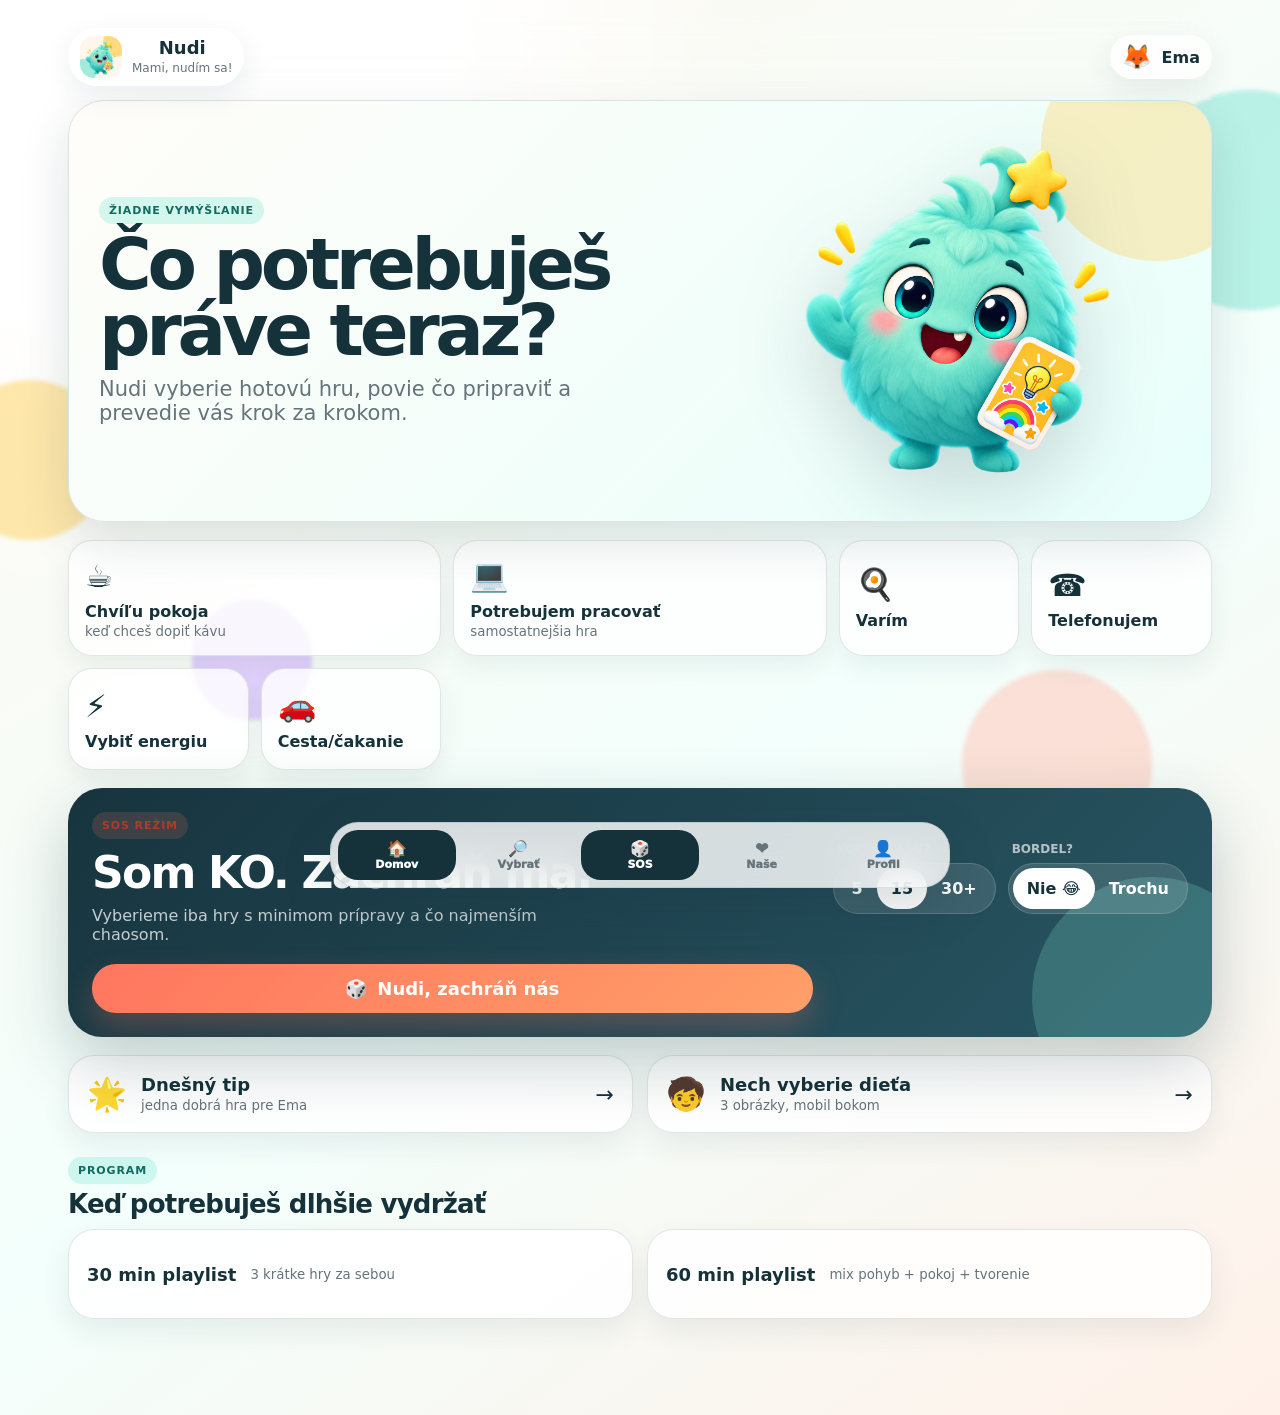
==== index.html @ de89321b "Add files via upload" ====
<!doctype html>
<html lang="sk">
<head>
<meta charset="utf-8">
<meta name="viewport" content="width=device-width, initial-scale=1, viewport-fit=cover">
<meta name="theme-color" content="#fff7ef">
<meta name="description" content="Nudi — Mami, nudím sa! Hotové hry krok za krokom pre deti 2–8 rokov.">
<meta name="apple-mobile-web-app-capable" content="yes">
<meta name="apple-mobile-web-app-title" content="Nudi">
<link rel="manifest" href="manifest.webmanifest">
<link rel="apple-touch-icon" href="icon-192.png">
<link rel="icon" href="icon-192.png">
<link rel="stylesheet" href="styles.css">
<title>Nudi — Mami, nudím sa!</title>
</head>
<body>
<a href="#app" class="skip">Preskočiť na appku</a>
<div class="bg-bubbles" aria-hidden="true"><i></i><i></i><i></i><i></i></div>
<div id="app" class="app">
<header class="topbar">
  <button class="logoBtn" data-nav="home" aria-label="Domov"><img src="icon-192.png" alt=""><span><b>Nudi</b><small>Mami, nudím sa!</small></span></button>
  <button class="childPill" id="childPill"><span id="childAvatar">🦊</span><b id="childNameTop">Ema</b></button>
</header>

<main>
<section class="screen active" id="home">
  <section class="hero">
    <div class="heroText"><span class="tag">Žiadne vymýšľanie</span><h1>Čo potrebuješ práve teraz?</h1><p>Nudi vyberie hotovú hru, povie čo pripraviť a prevedie vás krok za krokom.</p></div>
    <img class="nudiHero nudi-alive" src="nudi-mascot.png" alt="Nudi maskot">
  </section>

  <section class="needGrid" id="needGrid" aria-label="Rýchla voľba potreby">
    <button data-need="peace" class="need big"><span>☕</span><b>Chvíľu pokoja</b><small>keď chceš dopiť kávu</small></button>
    <button data-need="busy" class="need big"><span>💻</span><b>Potrebujem pracovať</b><small>samostatnejšia hra</small></button>
    <button data-need="cook" class="need"><span>🍳</span><b>Varím</b></button>
    <button data-need="call" class="need"><span>☎️</span><b>Telefonujem</b></button>
    <button data-need="energy" class="need"><span>⚡</span><b>Vybiť energiu</b></button>
    <button data-need="travel" class="need"><span>🚗</span><b>Cesta/čakanie</b></button>
  </section>

  <section class="panicCard">
    <div><span class="tag coral">SOS režim</span><h2>Som KO. Zachráň ma.</h2><p>Vyberieme iba hry s minimom prípravy a čo najmenším chaosom.</p></div>
    <div class="quickOptions">
      <div><label>Koľko času?</label><div class="seg" id="timeSeg"><button data-time="5">5</button><button data-time="15" class="on">15</button><button data-time="30">30+</button></div></div>
      <div><label>Bordel?</label><div class="seg" id="messSeg"><button data-mess="no" class="on">Nie 😂</button><button data-mess="ok">Trochu</button></div></div>
    </div>
    <button class="primary huge" id="panicBtn"><span>🎲</span><b>Nudi, zachráň nás</b></button>
  </section>

  <section class="todayRow">
    <button class="todayCard" id="dailyBtn"><span>🌟</span><div><b>Dnešný tip</b><small id="dailyCopy">jedna dobrá hra pre Emu</small></div><i>→</i></button>
    <button class="todayCard" id="kidPickBtn"><span>🧒</span><div><b>Nech vyberie dieťa</b><small>3 obrázky, mobil bokom</small></div><i>→</i></button>
  </section>

  <section class="sectionHead"><div><span class="tag">Program</span><h2>Keď potrebuješ dlhšie vydržať</h2></div></section>
  <div class="playlistBox">
    <button id="playlist30"><b>30 min playlist</b><small>3 krátke hry za sebou</small></button>
    <button id="playlist60"><b>60 min playlist</b><small>mix pohyb + pokoj + tvorenie</small></button>
  </div>
</section>

<section class="screen" id="pick">
  <div class="pageHeader"><button class="back" data-nav="home">←</button><div><span class="tag">Vyber presnejšie</span><h1>Nájdeme hru</h1></div></div>
  <div class="filters">
    <label>Vek</label><div class="chiprow" id="ageChips"></div>
    <label>Kde ste?</label><div class="chiprow" id="placeChips"><button data-place="home" class="on">🏠 doma</button><button data-place="outside">🌳 vonku</button><button data-place="travel">🚗 cesta</button><button data-place="restaurant">🍽 čakáme</button></div>
    <label>Čo sa hodí?</label><div class="chiprow multi" id="typeChips"><button data-cat="movement">pohyb</button><button data-cat="creative">tvorenie</button><button data-cat="brain">logika</button><button data-cat="pretend">fantázia</button><button data-cat="calm">kľud</button><button data-cat="sensory">zmysly</button></div>
    <details><summary>Rodičovský reality check</summary><div class="toggleList"><label><input type="checkbox" id="noPrep"> Bez prípravy</label><label><input type="checkbox" id="noMess"> Bez bordelu</label><label><input type="checkbox" id="soloOnly"> Nech sa hrá skôr samo</label><label><input type="checkbox" id="newOnly"> Neopakovať hrané</label></div></details>
    <button class="primary" id="findBtn">Ukáž najlepšie hry</button>
  </div>
  <div class="results" id="results"></div>
</section>

<section class="screen" id="suggestion">
  <div class="pageHeader"><button class="back" data-nav="home">←</button><div><span class="tag">Nudi našiel hru</span><h1 id="suggestTitle">Hra</h1></div></div>
  <article class="suggestCard">
    <div class="poster"><span id="suggestEmoji">🎲</span><img src="nudi-mascot.png" alt=""></div>
    <div class="quickMeta" id="suggestMeta"></div>
    <p class="lead" id="suggestIntro"></p>
    <div class="materials"><b>Potrebujete</b><p id="suggestMaterials"></p><button id="missingStuff">Nemám pomôcky</button></div>
    <div class="miniPlan"><b>Čo ťa čaká</b><ol id="suggestPlan"></ol></div>
    <div class="actionBar"><button class="ghost" id="anotherGame">Inú hru</button><button class="primary" id="startGame">▶ Spustiť hru</button></div>
  </article>
</section>

<section class="screen gameScreen" id="game">
  <div class="gameTop"><button id="exitGame">×</button><div class="progress"><i id="gameProgress"></i></div><button id="speakBtn">🔊</button></div>
  <div class="gameCard">
    <span class="gameStep" id="gameStepNo">1/5</span>
    <h1 id="gameTitle">Priprav</h1>
    <p id="gameText">Text kroku</p>
    <div class="timer" id="timerBox" hidden><b id="timerText">00:30</b><button id="timerBtn">Štart</button></div>
    <div class="gameHint" id="gameHint"></div>
  </div>
  <div class="gameBottom"><button class="ghost" id="prevStep">Späť</button><button class="primary" id="nextStep">Hotovo →</button></div>
</section>

<section class="screen" id="done">
  <div class="doneBox"><img src="nudi-mascot.png" alt="Nudi"><h1>Misiička hotová!</h1><p id="doneText">Nudi si zapisuje, čo fungovalo.</p><div class="rating"><button data-rate="hit">😍 HIT</button><button data-rate="ok">🙂 Ušlo</button><button data-rate="no">😬 Nie</button></div><div class="actionBar"><button class="ghost" id="encoreBtn">Chce ešte</button><button class="primary" id="homeDone">Domov</button></div></div>
</section>

<section class="screen" id="childChoice">
  <div class="kidHeader"><button class="back" data-nav="home">×</button><h1>Vyber si dobrodružstvo</h1><p>Ťukni na obrázok a ideme sa hrať.</p></div>
  <div class="kidCards" id="kidCards"></div>
</section>

<section class="screen" id="mine">
  <div class="pageHeader"><button class="back" data-nav="home">←</button><div><span class="tag">Naše</span><h1>Hity a história</h1></div></div>
  <div class="tabs"><button data-tab="hits" class="on">😍 Hity</button><button data-tab="fav">♡ Uložené</button><button data-tab="history">História</button></div>
  <div id="mineList" class="results"></div>
</section>

<section class="screen" id="profile">
  <div class="pageHeader"><button class="back" data-nav="home">←</button><div><span class="tag">Profil</span><h1>Nech Nudi pozná dieťa</h1></div></div>
  <div class="profileCard"><label>Meno dieťaťa<input id="pName" placeholder="Ema"></label><label>Vek<input type="number" min="2" max="8" id="pAge"></label><label>Emoji<input id="pAvatar" maxlength="2"></label><button class="primary" id="saveProfile">Uložiť</button></div>
  <div class="profileCard"><h2>Čo máte doma?</h2><p>Ak hra potrebuje niečo špeciálne, Nudi to zohľadní.</p><div class="inventory" id="inventory"></div></div>
  <div class="profileCard"><h2>Aplikácia</h2><label class="switch"><input type="checkbox" id="soundToggle"><span>Zvuk / čítanie nahlas</span></label><label class="switch"><input type="checkbox" id="motionToggle" checked><span>Animácie</span></label><button class="ghost" id="installBtn">Pridať na plochu</button></div>
</section>
</main>

<nav class="bottomNav"><button data-nav="home" class="on">🏠<span>Domov</span></button><button data-nav="pick">🔎<span>Vybrať</span></button><button id="quickPanic">🎲<span>SOS</span></button><button data-nav="mine">❤️<span>Naše</span></button><button data-nav="profile">👤<span>Profil</span></button></nav>
<div class="toast" id="toast"></div><div class="confetti" id="confetti"></div>
</div>
<script src="games.js"></script><script src="app.js"></script>
</body>
</html>
---- styles.css ----
:root{--cream:#fff7ef;--paper:#fffdf9;--ink:#15323b;--muted:#65747b;--teal:#7ee5d3;--teal2:#3fcbb8;--coral:#ff765f;--sun:#ffd15c;--lilac:#c9a6ff;--sky:#9bdcff;--green:#89d28b;--line:rgba(21,50,59,.12);--shadow:0 18px 50px rgba(21,50,59,.14);--radius:28px;--safe-bottom:env(safe-area-inset-bottom,0px);font-family:Inter,ui-sans-serif,system-ui,-apple-system,BlinkMacSystemFont,"Segoe UI",Roboto,Arial,sans-serif}*{box-sizing:border-box}html{scroll-behavior:smooth}body{margin:0;background:radial-gradient(circle at 10% 0%,#fff 0 18%,transparent 34%),linear-gradient(145deg,#fff7ef,#f3fffc 56%,#fff1e9);color:var(--ink);min-height:100vh;overflow-x:hidden}.skip{position:absolute;left:-999px;top:8px;background:#fff;padding:12px;border-radius:12px;z-index:99}.skip:focus{left:8px}.bg-bubbles{position:fixed;inset:0;pointer-events:none;overflow:hidden;z-index:-1}.bg-bubbles i{position:absolute;border-radius:999px;filter:blur(2px);opacity:.5;animation:float 10s ease-in-out infinite}.bg-bubbles i:nth-child(1){width:220px;height:220px;background:#7ee5d3;right:-80px;top:90px}.bg-bubbles i:nth-child(2){width:160px;height:160px;background:#ffd15c;left:-50px;top:380px;animation-delay:-2s}.bg-bubbles i:nth-child(3){width:190px;height:190px;background:#ffc3b4;right:10%;bottom:40px;animation-delay:-4s}.bg-bubbles i:nth-child(4){width:120px;height:120px;background:#c9a6ff;left:15%;bottom:180px;animation-delay:-6s}@keyframes float{50%{transform:translateY(-22px) scale(1.04)}}.app{width:min(1180px,100%);margin:0 auto;padding:18px 18px calc(96px + var(--safe-bottom))}.topbar{position:sticky;top:0;z-index:20;display:flex;align-items:center;justify-content:space-between;gap:12px;padding:10px 0 14px;backdrop-filter:blur(16px)}.logoBtn,.childPill{border:0;background:rgba(255,255,255,.72);box-shadow:0 10px 30px rgba(21,50,59,.08);display:flex;align-items:center;gap:10px;border-radius:999px;color:var(--ink);padding:8px 12px;cursor:pointer}.logoBtn img{width:42px;height:42px;border-radius:14px}.logoBtn b{font-size:18px;display:block;line-height:1}.logoBtn small,.childPill small{font-size:12px;color:var(--muted)}.childPill span{font-size:24px}.screen{display:none;animation:fadeUp .35s ease both}.screen.active{display:block}@keyframes fadeUp{from{opacity:0;transform:translateY(12px)}to{opacity:1;transform:none}}.hero{position:relative;display:grid;grid-template-columns:1.1fr .8fr;gap:18px;align-items:center;background:linear-gradient(135deg,#fffdf9,#e8fffb);border:1px solid var(--line);border-radius:36px;padding:30px;box-shadow:var(--shadow);overflow:hidden}.hero:before{content:"";position:absolute;right:-60px;top:-70px;width:230px;height:230px;background:var(--sun);border-radius:50%;opacity:.35}.hero h1{font-size:clamp(34px,6vw,72px);letter-spacing:-.06em;line-height:.91;margin:8px 0 14px}.hero p{font-size:clamp(16px,2.2vw,21px);color:var(--muted);max-width:560px;margin:0}.tag{display:inline-flex;align-items:center;gap:6px;background:rgba(126,229,211,.32);color:#126a60;font-weight:900;letter-spacing:.08em;text-transform:uppercase;font-size:11px;padding:7px 10px;border-radius:999px}.tag.coral{background:rgba(255,118,95,.16);color:#ad3c2f}.nudiHero{width:min(360px,100%);justify-self:center;filter:drop-shadow(0 28px 38px rgba(21,50,59,.18));animation:nudiBob 4s ease-in-out infinite}@keyframes nudiBob{50%{transform:translateY(-8px) rotate(1.5deg)}}.needGrid{display:grid;grid-template-columns:repeat(6,1fr);gap:12px;margin:18px 0}.need{min-height:102px;border:1px solid var(--line);background:rgba(255,255,255,.8);border-radius:24px;padding:16px;text-align:left;color:var(--ink);cursor:pointer;box-shadow:0 10px 26px rgba(21,50,59,.07);transition:.18s transform,.18s box-shadow}.need.big{grid-column:span 2}.need span{display:block;font-size:31px;margin-bottom:8px}.need b{display:block;font-size:16px}.need small{display:block;color:var(--muted);margin-top:3px}.need:hover,.need:focus-visible{transform:translateY(-3px);box-shadow:0 18px 34px rgba(21,50,59,.12)}.panicCard{display:grid;grid-template-columns:1fr auto;gap:20px;align-items:center;background:linear-gradient(135deg,#17343e,#285663);color:white;border-radius:34px;padding:24px;box-shadow:0 25px 65px rgba(21,50,59,.24);overflow:hidden;position:relative}.panicCard:after{content:"";position:absolute;inset:auto -60px -80px auto;width:240px;height:240px;background:#7ee5d3;border-radius:50%;opacity:.22}.panicCard h2{font-size:clamp(26px,4vw,44px);letter-spacing:-.04em;margin:8px 0}.panicCard p{color:rgba(255,255,255,.75);margin:0;max-width:520px}.quickOptions{display:flex;gap:12px;align-items:end;z-index:1}.quickOptions label{font-size:12px;font-weight:900;text-transform:uppercase;color:rgba(255,255,255,.66);margin:0 0 7px 4px;display:block}.seg{display:flex;background:rgba(255,255,255,.12);border:1px solid rgba(255,255,255,.16);border-radius:999px;padding:4px}.seg button{border:0;background:transparent;color:white;border-radius:999px;padding:11px 14px;font-weight:900;cursor:pointer}.seg button.on{background:white;color:var(--ink)}button{font:inherit}.primary,.ghost{border:0;border-radius:20px;padding:14px 18px;font-weight:950;cursor:pointer;transition:.16s transform}.primary{background:linear-gradient(135deg,var(--coral),#ff9f68);color:white;box-shadow:0 14px 30px rgba(255,118,95,.26)}.primary:hover,.ghost:hover{transform:translateY(-2px)}.primary.huge{font-size:18px;border-radius:24px;display:flex;gap:10px;align-items:center;justify-content:center;min-width:230px;z-index:1}.ghost{background:rgba(21,50,59,.07);color:var(--ink)}.todayRow{display:grid;grid-template-columns:1fr 1fr;gap:14px;margin:18px 0}.todayCard,.playlistBox button{border:1px solid var(--line);background:rgba(255,255,255,.86);border-radius:26px;padding:18px;display:flex;align-items:center;gap:14px;text-align:left;color:var(--ink);box-shadow:0 12px 28px rgba(21,50,59,.08);cursor:pointer}.todayCard span{font-size:32px}.todayCard div{flex:1}.todayCard b,.playlistBox b{display:block;font-size:18px}.todayCard small,.playlistBox small{color:var(--muted)}.todayCard i{font-style:normal;font-size:22px}.sectionHead{display:flex;align-items:end;justify-content:space-between;margin:24px 0 10px}.sectionHead h2{margin:5px 0 0;font-size:26px;letter-spacing:-.03em}.playlistBox{display:grid;grid-template-columns:1fr 1fr;gap:14px}.playlistBox button{min-height:90px}.pageHeader{display:flex;align-items:center;gap:14px;margin:16px 0 18px}.pageHeader h1{margin:4px 0 0;font-size:clamp(32px,5vw,54px);letter-spacing:-.055em}.back{border:0;background:white;border-radius:18px;width:48px;height:48px;box-shadow:0 10px 24px rgba(21,50,59,.1);font-size:22px;cursor:pointer}.filters,.profileCard,.suggestCard,.doneBox{background:rgba(255,255,255,.84);border:1px solid var(--line);border-radius:32px;padding:22px;box-shadow:var(--shadow)}.filters label{display:block;font-weight:950;margin:18px 0 8px}.chiprow{display:flex;gap:9px;flex-wrap:wrap}.chiprow button,.tabs button{border:1px solid var(--line);background:white;border-radius:999px;padding:12px 15px;font-weight:900;color:var(--ink);cursor:pointer}.chiprow button.on,.tabs button.on{background:var(--ink);color:white;border-color:var(--ink)}details{margin-top:18px;border:1px solid var(--line);border-radius:20px;padding:14px;background:#fffaf4}summary{font-weight:950;cursor:pointer}.toggleList{display:grid;grid-template-columns:repeat(2,1fr);gap:10px;margin-top:14px}.toggleList label,.switch{background:white;border:1px solid var(--line);border-radius:16px;padding:12px;display:flex;gap:10px;align-items:center}.results{display:grid;grid-template-columns:repeat(3,1fr);gap:14px;margin-top:18px}.gameTile{border:1px solid var(--line);background:white;border-radius:24px;padding:16px;text-align:left;color:var(--ink);box-shadow:0 12px 28px rgba(21,50,59,.08);cursor:pointer;display:flex;flex-direction:column;gap:10px;min-height:180px}.gameTile .emoji{font-size:34px;width:58px;height:58px;display:grid;place-items:center;border-radius:20px;background:#f1fffc}.gameTile h3{margin:0;font-size:20px;letter-spacing:-.03em}.gameTile p{margin:0;color:var(--muted);display:-webkit-box;-webkit-line-clamp:2;-webkit-box-orient:vertical;overflow:hidden}.tileMeta{display:flex;gap:6px;flex-wrap:wrap;margin-top:auto}.tileMeta span,.quickMeta span{font-size:12px;font-weight:900;color:#37515a;background:#f2f7f6;border-radius:999px;padding:6px 8px}.suggestCard{max-width:780px;margin:0 auto}.poster{height:230px;border-radius:28px;background:linear-gradient(135deg,#e8fffb,#fff1e8);display:flex;align-items:center;justify-content:center;position:relative;overflow:hidden}.poster>span{font-size:86px;filter:drop-shadow(0 12px 20px rgba(21,50,59,.12))}.poster img{position:absolute;right:10px;bottom:-12px;width:155px}.quickMeta{display:flex;gap:8px;flex-wrap:wrap;margin:16px 0}.lead{font-size:22px;line-height:1.35;letter-spacing:-.015em}.materials,.miniPlan{background:#fff7ef;border:1px solid var(--line);border-radius:22px;padding:16px;margin-top:12px}.materials p{margin:8px 0;color:var(--muted)}.materials button{border:0;background:#17343e;color:white;border-radius:14px;padding:10px 12px;font-weight:900;cursor:pointer}.miniPlan ol{margin:10px 0 0;padding-left:22px;color:var(--muted)}.actionBar{display:flex;gap:10px;justify-content:flex-end;margin-top:18px}.gameScreen{position:fixed;inset:0;z-index:50;background:linear-gradient(145deg,#17343e,#28606d 52%,#7ee5d3);padding:16px 16px calc(18px + var(--safe-bottom));color:white}.gameTop{display:grid;grid-template-columns:46px 1fr 46px;gap:12px;align-items:center;max-width:760px;margin:0 auto}.gameTop button{width:46px;height:46px;border:0;border-radius:16px;background:rgba(255,255,255,.16);color:white;font-size:22px;cursor:pointer}.progress{height:12px;background:rgba(255,255,255,.2);border-radius:999px;overflow:hidden}.progress i{display:block;height:100%;width:10%;background:var(--sun);border-radius:999px;transition:.25s width}.gameCard{max-width:760px;margin:24px auto 0;background:rgba(255,255,255,.96);color:var(--ink);border-radius:36px;padding:34px;min-height:52vh;box-shadow:0 30px 90px rgba(0,0,0,.24);display:flex;flex-direction:column;justify-content:center}.gameStep{align-self:flex-start;background:#e8fffb;color:#126a60;border-radius:999px;padding:8px 12px;font-weight:950}.gameCard h1{font-size:clamp(34px,8vw,68px);letter-spacing:-.06em;margin:18px 0}.gameCard p{font-size:clamp(22px,4vw,34px);line-height:1.18;letter-spacing:-.035em;margin:0;white-space:pre-line}.gameHint{margin-top:22px;color:var(--muted);font-weight:800}.timer{margin-top:22px;display:flex;align-items:center;gap:12px}.timer b{font-size:40px}.timer button{border:0;border-radius:16px;background:var(--ink);color:white;padding:12px 16px;font-weight:950}.gameBottom{position:absolute;left:16px;right:16px;bottom:calc(18px + var(--safe-bottom));max-width:760px;margin:auto;display:grid;grid-template-columns:1fr 2fr;gap:12px}.doneBox{text-align:center;max-width:620px;margin:30px auto}.doneBox img{width:190px}.doneBox h1{font-size:clamp(40px,8vw,72px);letter-spacing:-.06em;margin:0}.rating{display:grid;grid-template-columns:repeat(3,1fr);gap:10px;margin:22px 0}.rating button{border:1px solid var(--line);background:white;border-radius:22px;padding:16px;font-weight:950;font-size:18px;cursor:pointer}.kidHeader{text-align:center}.kidCards{display:grid;grid-template-columns:repeat(3,1fr);gap:16px;margin-top:22px}.kidCard{min-height:280px;border:0;border-radius:34px;color:var(--ink);font-weight:950;padding:18px;display:flex;flex-direction:column;align-items:center;justify-content:center;gap:14px;background:linear-gradient(145deg,#fff,#e8fffb);box-shadow:var(--shadow);cursor:pointer}.kidCard span{font-size:80px}.kidCard b{font-size:23px}.tabs{display:flex;gap:8px;margin:10px 0 14px}.profileCard{margin-bottom:14px}.profileCard input{width:100%;border:1px solid var(--line);border-radius:16px;padding:14px;margin-top:8px;background:white;font-size:16px}.inventory{display:grid;grid-template-columns:repeat(3,1fr);gap:8px}.inventory label{display:flex;gap:8px;align-items:center;background:white;border:1px solid var(--line);border-radius:14px;padding:10px;font-weight:800}.bottomNav{position:fixed;left:50%;transform:translateX(-50%);bottom:calc(12px + var(--safe-bottom));z-index:30;width:min(620px,calc(100% - 24px));display:grid;grid-template-columns:repeat(5,1fr);gap:4px;background:rgba(255,255,255,.82);border:1px solid var(--line);box-shadow:0 18px 50px rgba(21,50,59,.18);border-radius:28px;padding:7px;backdrop-filter:blur(18px)}.bottomNav button{border:0;background:transparent;border-radius:20px;padding:9px 4px;color:var(--muted);font-weight:950;cursor:pointer}.bottomNav button span{display:block;font-size:11px}.bottomNav button.on,#quickPanic{background:var(--ink);color:white}.toast{position:fixed;left:50%;bottom:calc(95px + var(--safe-bottom));transform:translateX(-50%) translateY(16px);background:#17343e;color:white;padding:12px 16px;border-radius:999px;box-shadow:0 16px 40px rgba(21,50,59,.28);opacity:0;pointer-events:none;transition:.22s;z-index:80;font-weight:900}.toast.show{opacity:1;transform:translateX(-50%) translateY(0)}.confetti{position:fixed;inset:0;pointer-events:none;z-index:90}.confetti i{position:absolute;top:-12px;width:9px;height:16px;border-radius:4px;animation:fall 1.5s ease-in forwards}@keyframes fall{to{transform:translateY(100vh) rotate(540deg);opacity:0}}@media (max-width:860px){.app{padding:12px 12px calc(92px + var(--safe-bottom))}.hero{grid-template-columns:1fr;padding:22px}.nudiHero{width:210px;margin-top:-8px}.needGrid{grid-template-columns:1fr 1fr}.need.big{grid-column:span 1}.panicCard{grid-template-columns:1fr}.quickOptions{display:grid;grid-template-columns:1fr 1fr}.todayRow,.playlistBox{grid-template-columns:1fr}.results{grid-template-columns:1fr}.kidCards{grid-template-columns:1fr}.poster{height:190px}.bottomNav{border-radius:24px}.inventory{grid-template-columns:1fr 1fr}.gameCard{padding:24px;margin-top:14px;min-height:58vh}.gameBottom{grid-template-columns:1fr 1.4fr}.actionBar{position:sticky;bottom:calc(82px + var(--safe-bottom));background:linear-gradient(transparent,rgba(255,247,239,.96) 35%);padding-top:28px}}@media (max-width:430px){.logoBtn small{display:none}.childPill b{max-width:82px;overflow:hidden;text-overflow:ellipsis}.need{min-height:90px;padding:13px}.need span{font-size:27px}.panicCard{padding:18px;border-radius:28px}.quickOptions{grid-template-columns:1fr}.seg button{padding:10px}.todayCard{padding:15px}.gameCard p{font-size:25px}.gameCard h1{font-size:42px}.bottomNav button{font-size:17px}.bottomNav button span{font-size:10px}.inventory{grid-template-columns:1fr}}@media (prefers-reduced-motion:reduce){*,*:before,*:after{animation:none!important;transition:none!important;scroll-behavior:auto!important}}body.noMotion *,body.noMotion *:before,body.noMotion *:after{animation:none!important;transition:none!important}

/* V5 motion reliability */
.nudi-alive{will-change:transform;transform-origin:50% 80%;animation:nudiAlive 3.6s cubic-bezier(.45,.05,.55,.95) infinite!important}
@keyframes nudiAlive{0%,100%{transform:translate3d(0,0,0) rotate(-1deg)}45%{transform:translate3d(0,-10px,0) rotate(1.5deg)}55%{transform:translate3d(0,-8px,0) rotate(1deg)}}
.need:active,.todayCard:active,.playlistBox button:active,.primary:active,.ghost:active{transform:scale(.975)}
.screen.active .hero,.screen.active .panicCard,.screen.active .suggestCard{animation:cardIn .42s cubic-bezier(.2,.8,.2,1) both}
@keyframes cardIn{from{opacity:.01;transform:translate3d(0,14px,0) scale(.99)}to{opacity:1;transform:translate3d(0,0,0) scale(1)}}
@media (prefers-reduced-motion:reduce){.nudi-alive{animation:none!important}}
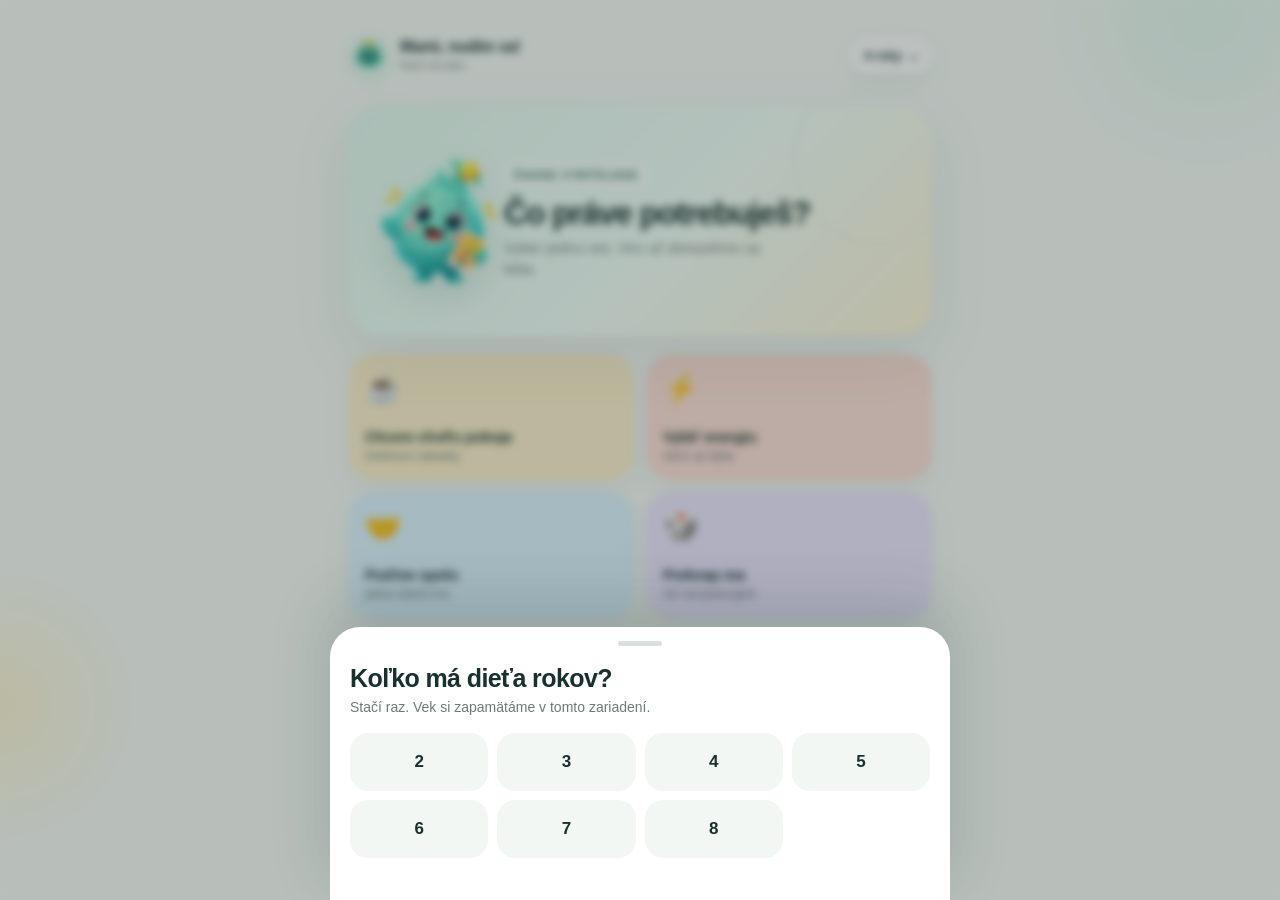
==== commit 00372b27: "Add files via upload" ====
--- a/index.html
+++ b/index.html
@@ -1,126 +1,79 @@
 <!doctype html>
 <html lang="sk">
 <head>
-<meta charset="utf-8">
-<meta name="viewport" content="width=device-width, initial-scale=1, viewport-fit=cover">
-<meta name="theme-color" content="#fff7ef">
-<meta name="description" content="Nudi — Mami, nudím sa! Hotové hry krok za krokom pre deti 2–8 rokov.">
-<meta name="apple-mobile-web-app-capable" content="yes">
-<meta name="apple-mobile-web-app-title" content="Nudi">
-<link rel="manifest" href="manifest.webmanifest">
-<link rel="apple-touch-icon" href="icon-192.png">
-<link rel="icon" href="icon-192.png">
-<link rel="stylesheet" href="styles.css">
-<title>Nudi — Mami, nudím sa!</title>
+<meta charset="utf-8" />
+<meta name="viewport" content="width=device-width,initial-scale=1,viewport-fit=cover" />
+<meta name="theme-color" content="#F8FBF7" />
+<meta name="apple-mobile-web-app-capable" content="yes" />
+<meta name="apple-mobile-web-app-status-bar-style" content="default" />
+<meta name="apple-mobile-web-app-title" content="Mami, nudím sa!" />
+<title>Mami, nudím sa!</title>
+<link rel="manifest" href="manifest.webmanifest?v=reset1" />
+<link rel="apple-touch-icon" href="icon-192.png?v=reset1" />
+<link rel="stylesheet" href="styles.css?v=reset1" />
 </head>
 <body>
-<a href="#app" class="skip">Preskočiť na appku</a>
-<div class="bg-bubbles" aria-hidden="true"><i></i><i></i><i></i><i></i></div>
-<div id="app" class="app">
-<header class="topbar">
-  <button class="logoBtn" data-nav="home" aria-label="Domov"><img src="icon-192.png" alt=""><span><b>Nudi</b><small>Mami, nudím sa!</small></span></button>
-  <button class="childPill" id="childPill"><span id="childAvatar">🦊</span><b id="childNameTop">Ema</b></button>
-</header>
+<div class="ambient ambient-a"></div><div class="ambient ambient-b"></div>
+<main class="app-shell" id="app">
+  <header class="topbar">
+    <button class="brand" id="brandBtn" aria-label="Domov">
+      <img src="nudi-mark.svg" alt="" class="brand-mark" />
+      <span><strong>Mami, nudím sa!</strong><small>Nudi má plán.</small></span>
+    </button>
+    <button class="age-pill" id="ageBtn" aria-label="Zmeniť vek"><span id="agePillText">4 roky</span><span aria-hidden="true">⌄</span></button>
+  </header>
 
-<main>
-<section class="screen active" id="home">
-  <section class="hero">
-    <div class="heroText"><span class="tag">Žiadne vymýšľanie</span><h1>Čo potrebuješ práve teraz?</h1><p>Nudi vyberie hotovú hru, povie čo pripraviť a prevedie vás krok za krokom.</p></div>
-    <img class="nudiHero nudi-alive" src="nudi-mascot.png" alt="Nudi maskot">
+  <section class="home" id="homeView">
+    <div class="hero">
+      <img src="nudi.png" class="hero-nudi" alt="Nudi, veselý maskot" />
+      <div class="hero-copy">
+        <span class="eyebrow">Žiadne vymýšľanie</span>
+        <h1>Čo práve potrebuješ?</h1>
+        <p>Vyber jednu vec. Hru už domyslíme za teba.</p>
+      </div>
+    </div>
+
+    <div class="needs" id="needsGrid">
+      <button class="need-card need-peace" data-need="peace"><span class="need-icon">☕</span><span><strong>Chcem chvíľu pokoja</strong><small>minimum námahy</small></span></button>
+      <button class="need-card need-energy" data-need="energy"><span class="need-icon">⚡</span><span><strong>Vybiť energiu</strong><small>nech sa hýbe</small></span></button>
+      <button class="need-card need-together" data-need="together"><span class="need-icon">🤝</span><span><strong>Poďme spolu</strong><small>jedna dobrá hra</small></span></button>
+      <button class="need-card need-surprise" data-need="surprise"><span class="need-icon">🎲</span><span><strong>Prekvap ma</strong><small>nič nenastavujem</small></span></button>
+    </div>
+
+    <section class="recommendation hidden" id="recommendation" aria-live="polite">
+      <div class="recommend-head"><span class="mini-nudi">✦</span><span id="recommendLabel">Nudi vybral</span></div>
+      <article class="game-card">
+        <div class="game-topline"><span class="game-emoji" id="gameEmoji">🎲</span><div class="game-title-wrap"><h2 id="gameTitle"></h2><div class="meta" id="gameMeta"></div></div></div>
+        <div class="materials-preview"><span>Potrebuješ</span><p id="gameMaterials"></p></div>
+        <div class="game-actions"><button class="primary" id="startBtn">▶ Spustiť hru</button><button class="secondary" id="anotherBtn">↻ Inú hru</button></div>
+      </article>
+    </section>
+
+    <p class="tiny-note">35 ručne vybraných hier · 5 pre každý vek · RESET 1</p>
   </section>
-
-  <section class="needGrid" id="needGrid" aria-label="Rýchla voľba potreby">
-    <button data-need="peace" class="need big"><span>☕</span><b>Chvíľu pokoja</b><small>keď chceš dopiť kávu</small></button>
-    <button data-need="busy" class="need big"><span>💻</span><b>Potrebujem pracovať</b><small>samostatnejšia hra</small></button>
-    <button data-need="cook" class="need"><span>🍳</span><b>Varím</b></button>
-    <button data-need="call" class="need"><span>☎️</span><b>Telefonujem</b></button>
-    <button data-need="energy" class="need"><span>⚡</span><b>Vybiť energiu</b></button>
-    <button data-need="travel" class="need"><span>🚗</span><b>Cesta/čakanie</b></button>
-  </section>
-
-  <section class="panicCard">
-    <div><span class="tag coral">SOS režim</span><h2>Som KO. Zachráň ma.</h2><p>Vyberieme iba hry s minimom prípravy a čo najmenším chaosom.</p></div>
-    <div class="quickOptions">
-      <div><label>Koľko času?</label><div class="seg" id="timeSeg"><button data-time="5">5</button><button data-time="15" class="on">15</button><button data-time="30">30+</button></div></div>
-      <div><label>Bordel?</label><div class="seg" id="messSeg"><button data-mess="no" class="on">Nie 😂</button><button data-mess="ok">Trochu</button></div></div>
-    </div>
-    <button class="primary huge" id="panicBtn"><span>🎲</span><b>Nudi, zachráň nás</b></button>
-  </section>
-
-  <section class="todayRow">
-    <button class="todayCard" id="dailyBtn"><span>🌟</span><div><b>Dnešný tip</b><small id="dailyCopy">jedna dobrá hra pre Emu</small></div><i>→</i></button>
-    <button class="todayCard" id="kidPickBtn"><span>🧒</span><div><b>Nech vyberie dieťa</b><small>3 obrázky, mobil bokom</small></div><i>→</i></button>
-  </section>
-
-  <section class="sectionHead"><div><span class="tag">Program</span><h2>Keď potrebuješ dlhšie vydržať</h2></div></section>
-  <div class="playlistBox">
-    <button id="playlist30"><b>30 min playlist</b><small>3 krátke hry za sebou</small></button>
-    <button id="playlist60"><b>60 min playlist</b><small>mix pohyb + pokoj + tvorenie</small></button>
-  </div>
-</section>
-
-<section class="screen" id="pick">
-  <div class="pageHeader"><button class="back" data-nav="home">←</button><div><span class="tag">Vyber presnejšie</span><h1>Nájdeme hru</h1></div></div>
-  <div class="filters">
-    <label>Vek</label><div class="chiprow" id="ageChips"></div>
-    <label>Kde ste?</label><div class="chiprow" id="placeChips"><button data-place="home" class="on">🏠 doma</button><button data-place="outside">🌳 vonku</button><button data-place="travel">🚗 cesta</button><button data-place="restaurant">🍽 čakáme</button></div>
-    <label>Čo sa hodí?</label><div class="chiprow multi" id="typeChips"><button data-cat="movement">pohyb</button><button data-cat="creative">tvorenie</button><button data-cat="brain">logika</button><button data-cat="pretend">fantázia</button><button data-cat="calm">kľud</button><button data-cat="sensory">zmysly</button></div>
-    <details><summary>Rodičovský reality check</summary><div class="toggleList"><label><input type="checkbox" id="noPrep"> Bez prípravy</label><label><input type="checkbox" id="noMess"> Bez bordelu</label><label><input type="checkbox" id="soloOnly"> Nech sa hrá skôr samo</label><label><input type="checkbox" id="newOnly"> Neopakovať hrané</label></div></details>
-    <button class="primary" id="findBtn">Ukáž najlepšie hry</button>
-  </div>
-  <div class="results" id="results"></div>
-</section>
-
-<section class="screen" id="suggestion">
-  <div class="pageHeader"><button class="back" data-nav="home">←</button><div><span class="tag">Nudi našiel hru</span><h1 id="suggestTitle">Hra</h1></div></div>
-  <article class="suggestCard">
-    <div class="poster"><span id="suggestEmoji">🎲</span><img src="nudi-mascot.png" alt=""></div>
-    <div class="quickMeta" id="suggestMeta"></div>
-    <p class="lead" id="suggestIntro"></p>
-    <div class="materials"><b>Potrebujete</b><p id="suggestMaterials"></p><button id="missingStuff">Nemám pomôcky</button></div>
-    <div class="miniPlan"><b>Čo ťa čaká</b><ol id="suggestPlan"></ol></div>
-    <div class="actionBar"><button class="ghost" id="anotherGame">Inú hru</button><button class="primary" id="startGame">▶ Spustiť hru</button></div>
-  </article>
-</section>
-
-<section class="screen gameScreen" id="game">
-  <div class="gameTop"><button id="exitGame">×</button><div class="progress"><i id="gameProgress"></i></div><button id="speakBtn">🔊</button></div>
-  <div class="gameCard">
-    <span class="gameStep" id="gameStepNo">1/5</span>
-    <h1 id="gameTitle">Priprav</h1>
-    <p id="gameText">Text kroku</p>
-    <div class="timer" id="timerBox" hidden><b id="timerText">00:30</b><button id="timerBtn">Štart</button></div>
-    <div class="gameHint" id="gameHint"></div>
-  </div>
-  <div class="gameBottom"><button class="ghost" id="prevStep">Späť</button><button class="primary" id="nextStep">Hotovo →</button></div>
-</section>
-
-<section class="screen" id="done">
-  <div class="doneBox"><img src="nudi-mascot.png" alt="Nudi"><h1>Misiička hotová!</h1><p id="doneText">Nudi si zapisuje, čo fungovalo.</p><div class="rating"><button data-rate="hit">😍 HIT</button><button data-rate="ok">🙂 Ušlo</button><button data-rate="no">😬 Nie</button></div><div class="actionBar"><button class="ghost" id="encoreBtn">Chce ešte</button><button class="primary" id="homeDone">Domov</button></div></div>
-</section>
-
-<section class="screen" id="childChoice">
-  <div class="kidHeader"><button class="back" data-nav="home">×</button><h1>Vyber si dobrodružstvo</h1><p>Ťukni na obrázok a ideme sa hrať.</p></div>
-  <div class="kidCards" id="kidCards"></div>
-</section>
-
-<section class="screen" id="mine">
-  <div class="pageHeader"><button class="back" data-nav="home">←</button><div><span class="tag">Naše</span><h1>Hity a história</h1></div></div>
-  <div class="tabs"><button data-tab="hits" class="on">😍 Hity</button><button data-tab="fav">♡ Uložené</button><button data-tab="history">História</button></div>
-  <div id="mineList" class="results"></div>
-</section>
-
-<section class="screen" id="profile">
-  <div class="pageHeader"><button class="back" data-nav="home">←</button><div><span class="tag">Profil</span><h1>Nech Nudi pozná dieťa</h1></div></div>
-  <div class="profileCard"><label>Meno dieťaťa<input id="pName" placeholder="Ema"></label><label>Vek<input type="number" min="2" max="8" id="pAge"></label><label>Emoji<input id="pAvatar" maxlength="2"></label><button class="primary" id="saveProfile">Uložiť</button></div>
-  <div class="profileCard"><h2>Čo máte doma?</h2><p>Ak hra potrebuje niečo špeciálne, Nudi to zohľadní.</p><div class="inventory" id="inventory"></div></div>
-  <div class="profileCard"><h2>Aplikácia</h2><label class="switch"><input type="checkbox" id="soundToggle"><span>Zvuk / čítanie nahlas</span></label><label class="switch"><input type="checkbox" id="motionToggle" checked><span>Animácie</span></label><button class="ghost" id="installBtn">Pridať na plochu</button></div>
-</section>
 </main>
 
-<nav class="bottomNav"><button data-nav="home" class="on">🏠<span>Domov</span></button><button data-nav="pick">🔎<span>Vybrať</span></button><button id="quickPanic">🎲<span>SOS</span></button><button data-nav="mine">❤️<span>Naše</span></button><button data-nav="profile">👤<span>Profil</span></button></nav>
-<div class="toast" id="toast"></div><div class="confetti" id="confetti"></div>
+<div class="sheet-backdrop hidden" id="ageSheet" aria-hidden="true">
+  <section class="sheet" role="dialog" aria-modal="true" aria-labelledby="ageTitle">
+    <div class="sheet-handle"></div><h2 id="ageTitle">Koľko má dieťa rokov?</h2><p>Stačí raz. Vek si zapamätáme v tomto zariadení.</p>
+    <div class="age-grid" id="ageGrid"></div>
+  </section>
 </div>
-<script src="games.js"></script><script src="app.js"></script>
-</body>
-</html>+
+<div class="game-mode hidden" id="gameMode" aria-hidden="true">
+  <header class="game-mode-top"><button class="icon-btn" id="exitGame" aria-label="Zavrieť hru">×</button><div class="game-mode-title" id="gameModeTitle"></div><button class="icon-btn speaker" id="speakBtn" aria-label="Prečítať nahlas">🔊</button></header>
+  <div class="progress-track"><div class="progress-fill" id="progressFill"></div></div>
+  <div class="phase-wrap">
+    <div class="phase-card" id="phaseCard">
+      <span class="phase-kicker" id="phaseKicker"></span>
+      <h2 id="phaseTitle"></h2>
+      <div class="phase-body" id="phaseBody"></div>
+      <button class="help-link hidden" id="helpBtn">Keď sa zasekne →</button>
+    </div>
+  </div>
+  <footer class="game-footer"><button class="primary game-next" id="nextPhase">Ďalej</button></footer>
+</div>
+
+<div class="toast" id="toast" role="status" aria-live="polite"></div>
+<script src="games.js?v=reset1"></script><script src="app.js?v=reset1"></script>
+</body></html>
--- a/styles.css
+++ b/styles.css
@@ -1,9 +1,8 @@
-:root{--cream:#fff7ef;--paper:#fffdf9;--ink:#15323b;--muted:#65747b;--teal:#7ee5d3;--teal2:#3fcbb8;--coral:#ff765f;--sun:#ffd15c;--lilac:#c9a6ff;--sky:#9bdcff;--green:#89d28b;--line:rgba(21,50,59,.12);--shadow:0 18px 50px rgba(21,50,59,.14);--radius:28px;--safe-bottom:env(safe-area-inset-bottom,0px);font-family:Inter,ui-sans-serif,system-ui,-apple-system,BlinkMacSystemFont,"Segoe UI",Roboto,Arial,sans-serif}*{box-sizing:border-box}html{scroll-behavior:smooth}body{margin:0;background:radial-gradient(circle at 10% 0%,#fff 0 18%,transparent 34%),linear-gradient(145deg,#fff7ef,#f3fffc 56%,#fff1e9);color:var(--ink);min-height:100vh;overflow-x:hidden}.skip{position:absolute;left:-999px;top:8px;background:#fff;padding:12px;border-radius:12px;z-index:99}.skip:focus{left:8px}.bg-bubbles{position:fixed;inset:0;pointer-events:none;overflow:hidden;z-index:-1}.bg-bubbles i{position:absolute;border-radius:999px;filter:blur(2px);opacity:.5;animation:float 10s ease-in-out infinite}.bg-bubbles i:nth-child(1){width:220px;height:220px;background:#7ee5d3;right:-80px;top:90px}.bg-bubbles i:nth-child(2){width:160px;height:160px;background:#ffd15c;left:-50px;top:380px;animation-delay:-2s}.bg-bubbles i:nth-child(3){width:190px;height:190px;background:#ffc3b4;right:10%;bottom:40px;animation-delay:-4s}.bg-bubbles i:nth-child(4){width:120px;height:120px;background:#c9a6ff;left:15%;bottom:180px;animation-delay:-6s}@keyframes float{50%{transform:translateY(-22px) scale(1.04)}}.app{width:min(1180px,100%);margin:0 auto;padding:18px 18px calc(96px + var(--safe-bottom))}.topbar{position:sticky;top:0;z-index:20;display:flex;align-items:center;justify-content:space-between;gap:12px;padding:10px 0 14px;backdrop-filter:blur(16px)}.logoBtn,.childPill{border:0;background:rgba(255,255,255,.72);box-shadow:0 10px 30px rgba(21,50,59,.08);display:flex;align-items:center;gap:10px;border-radius:999px;color:var(--ink);padding:8px 12px;cursor:pointer}.logoBtn img{width:42px;height:42px;border-radius:14px}.logoBtn b{font-size:18px;display:block;line-height:1}.logoBtn small,.childPill small{font-size:12px;color:var(--muted)}.childPill span{font-size:24px}.screen{display:none;animation:fadeUp .35s ease both}.screen.active{display:block}@keyframes fadeUp{from{opacity:0;transform:translateY(12px)}to{opacity:1;transform:none}}.hero{position:relative;display:grid;grid-template-columns:1.1fr .8fr;gap:18px;align-items:center;background:linear-gradient(135deg,#fffdf9,#e8fffb);border:1px solid var(--line);border-radius:36px;padding:30px;box-shadow:var(--shadow);overflow:hidden}.hero:before{content:"";position:absolute;right:-60px;top:-70px;width:230px;height:230px;background:var(--sun);border-radius:50%;opacity:.35}.hero h1{font-size:clamp(34px,6vw,72px);letter-spacing:-.06em;line-height:.91;margin:8px 0 14px}.hero p{font-size:clamp(16px,2.2vw,21px);color:var(--muted);max-width:560px;margin:0}.tag{display:inline-flex;align-items:center;gap:6px;background:rgba(126,229,211,.32);color:#126a60;font-weight:900;letter-spacing:.08em;text-transform:uppercase;font-size:11px;padding:7px 10px;border-radius:999px}.tag.coral{background:rgba(255,118,95,.16);color:#ad3c2f}.nudiHero{width:min(360px,100%);justify-self:center;filter:drop-shadow(0 28px 38px rgba(21,50,59,.18));animation:nudiBob 4s ease-in-out infinite}@keyframes nudiBob{50%{transform:translateY(-8px) rotate(1.5deg)}}.needGrid{display:grid;grid-template-columns:repeat(6,1fr);gap:12px;margin:18px 0}.need{min-height:102px;border:1px solid var(--line);background:rgba(255,255,255,.8);border-radius:24px;padding:16px;text-align:left;color:var(--ink);cursor:pointer;box-shadow:0 10px 26px rgba(21,50,59,.07);transition:.18s transform,.18s box-shadow}.need.big{grid-column:span 2}.need span{display:block;font-size:31px;margin-bottom:8px}.need b{display:block;font-size:16px}.need small{display:block;color:var(--muted);margin-top:3px}.need:hover,.need:focus-visible{transform:translateY(-3px);box-shadow:0 18px 34px rgba(21,50,59,.12)}.panicCard{display:grid;grid-template-columns:1fr auto;gap:20px;align-items:center;background:linear-gradient(135deg,#17343e,#285663);color:white;border-radius:34px;padding:24px;box-shadow:0 25px 65px rgba(21,50,59,.24);overflow:hidden;position:relative}.panicCard:after{content:"";position:absolute;inset:auto -60px -80px auto;width:240px;height:240px;background:#7ee5d3;border-radius:50%;opacity:.22}.panicCard h2{font-size:clamp(26px,4vw,44px);letter-spacing:-.04em;margin:8px 0}.panicCard p{color:rgba(255,255,255,.75);margin:0;max-width:520px}.quickOptions{display:flex;gap:12px;align-items:end;z-index:1}.quickOptions label{font-size:12px;font-weight:900;text-transform:uppercase;color:rgba(255,255,255,.66);margin:0 0 7px 4px;display:block}.seg{display:flex;background:rgba(255,255,255,.12);border:1px solid rgba(255,255,255,.16);border-radius:999px;padding:4px}.seg button{border:0;background:transparent;color:white;border-radius:999px;padding:11px 14px;font-weight:900;cursor:pointer}.seg button.on{background:white;color:var(--ink)}button{font:inherit}.primary,.ghost{border:0;border-radius:20px;padding:14px 18px;font-weight:950;cursor:pointer;transition:.16s transform}.primary{background:linear-gradient(135deg,var(--coral),#ff9f68);color:white;box-shadow:0 14px 30px rgba(255,118,95,.26)}.primary:hover,.ghost:hover{transform:translateY(-2px)}.primary.huge{font-size:18px;border-radius:24px;display:flex;gap:10px;align-items:center;justify-content:center;min-width:230px;z-index:1}.ghost{background:rgba(21,50,59,.07);color:var(--ink)}.todayRow{display:grid;grid-template-columns:1fr 1fr;gap:14px;margin:18px 0}.todayCard,.playlistBox button{border:1px solid var(--line);background:rgba(255,255,255,.86);border-radius:26px;padding:18px;display:flex;align-items:center;gap:14px;text-align:left;color:var(--ink);box-shadow:0 12px 28px rgba(21,50,59,.08);cursor:pointer}.todayCard span{font-size:32px}.todayCard div{flex:1}.todayCard b,.playlistBox b{display:block;font-size:18px}.todayCard small,.playlistBox small{color:var(--muted)}.todayCard i{font-style:normal;font-size:22px}.sectionHead{display:flex;align-items:end;justify-content:space-between;margin:24px 0 10px}.sectionHead h2{margin:5px 0 0;font-size:26px;letter-spacing:-.03em}.playlistBox{display:grid;grid-template-columns:1fr 1fr;gap:14px}.playlistBox button{min-height:90px}.pageHeader{display:flex;align-items:center;gap:14px;margin:16px 0 18px}.pageHeader h1{margin:4px 0 0;font-size:clamp(32px,5vw,54px);letter-spacing:-.055em}.back{border:0;background:white;border-radius:18px;width:48px;height:48px;box-shadow:0 10px 24px rgba(21,50,59,.1);font-size:22px;cursor:pointer}.filters,.profileCard,.suggestCard,.doneBox{background:rgba(255,255,255,.84);border:1px solid var(--line);border-radius:32px;padding:22px;box-shadow:var(--shadow)}.filters label{display:block;font-weight:950;margin:18px 0 8px}.chiprow{display:flex;gap:9px;flex-wrap:wrap}.chiprow button,.tabs button{border:1px solid var(--line);background:white;border-radius:999px;padding:12px 15px;font-weight:900;color:var(--ink);cursor:pointer}.chiprow button.on,.tabs button.on{background:var(--ink);color:white;border-color:var(--ink)}details{margin-top:18px;border:1px solid var(--line);border-radius:20px;padding:14px;background:#fffaf4}summary{font-weight:950;cursor:pointer}.toggleList{display:grid;grid-template-columns:repeat(2,1fr);gap:10px;margin-top:14px}.toggleList label,.switch{background:white;border:1px solid var(--line);border-radius:16px;padding:12px;display:flex;gap:10px;align-items:center}.results{display:grid;grid-template-columns:repeat(3,1fr);gap:14px;margin-top:18px}.gameTile{border:1px solid var(--line);background:white;border-radius:24px;padding:16px;text-align:left;color:var(--ink);box-shadow:0 12px 28px rgba(21,50,59,.08);cursor:pointer;display:flex;flex-direction:column;gap:10px;min-height:180px}.gameTile .emoji{font-size:34px;width:58px;height:58px;display:grid;place-items:center;border-radius:20px;background:#f1fffc}.gameTile h3{margin:0;font-size:20px;letter-spacing:-.03em}.gameTile p{margin:0;color:var(--muted);display:-webkit-box;-webkit-line-clamp:2;-webkit-box-orient:vertical;overflow:hidden}.tileMeta{display:flex;gap:6px;flex-wrap:wrap;margin-top:auto}.tileMeta span,.quickMeta span{font-size:12px;font-weight:900;color:#37515a;background:#f2f7f6;border-radius:999px;padding:6px 8px}.suggestCard{max-width:780px;margin:0 auto}.poster{height:230px;border-radius:28px;background:linear-gradient(135deg,#e8fffb,#fff1e8);display:flex;align-items:center;justify-content:center;position:relative;overflow:hidden}.poster>span{font-size:86px;filter:drop-shadow(0 12px 20px rgba(21,50,59,.12))}.poster img{position:absolute;right:10px;bottom:-12px;width:155px}.quickMeta{display:flex;gap:8px;flex-wrap:wrap;margin:16px 0}.lead{font-size:22px;line-height:1.35;letter-spacing:-.015em}.materials,.miniPlan{background:#fff7ef;border:1px solid var(--line);border-radius:22px;padding:16px;margin-top:12px}.materials p{margin:8px 0;color:var(--muted)}.materials button{border:0;background:#17343e;color:white;border-radius:14px;padding:10px 12px;font-weight:900;cursor:pointer}.miniPlan ol{margin:10px 0 0;padding-left:22px;color:var(--muted)}.actionBar{display:flex;gap:10px;justify-content:flex-end;margin-top:18px}.gameScreen{position:fixed;inset:0;z-index:50;background:linear-gradient(145deg,#17343e,#28606d 52%,#7ee5d3);padding:16px 16px calc(18px + var(--safe-bottom));color:white}.gameTop{display:grid;grid-template-columns:46px 1fr 46px;gap:12px;align-items:center;max-width:760px;margin:0 auto}.gameTop button{width:46px;height:46px;border:0;border-radius:16px;background:rgba(255,255,255,.16);color:white;font-size:22px;cursor:pointer}.progress{height:12px;background:rgba(255,255,255,.2);border-radius:999px;overflow:hidden}.progress i{display:block;height:100%;width:10%;background:var(--sun);border-radius:999px;transition:.25s width}.gameCard{max-width:760px;margin:24px auto 0;background:rgba(255,255,255,.96);color:var(--ink);border-radius:36px;padding:34px;min-height:52vh;box-shadow:0 30px 90px rgba(0,0,0,.24);display:flex;flex-direction:column;justify-content:center}.gameStep{align-self:flex-start;background:#e8fffb;color:#126a60;border-radius:999px;padding:8px 12px;font-weight:950}.gameCard h1{font-size:clamp(34px,8vw,68px);letter-spacing:-.06em;margin:18px 0}.gameCard p{font-size:clamp(22px,4vw,34px);line-height:1.18;letter-spacing:-.035em;margin:0;white-space:pre-line}.gameHint{margin-top:22px;color:var(--muted);font-weight:800}.timer{margin-top:22px;display:flex;align-items:center;gap:12px}.timer b{font-size:40px}.timer button{border:0;border-radius:16px;background:var(--ink);color:white;padding:12px 16px;font-weight:950}.gameBottom{position:absolute;left:16px;right:16px;bottom:calc(18px + var(--safe-bottom));max-width:760px;margin:auto;display:grid;grid-template-columns:1fr 2fr;gap:12px}.doneBox{text-align:center;max-width:620px;margin:30px auto}.doneBox img{width:190px}.doneBox h1{font-size:clamp(40px,8vw,72px);letter-spacing:-.06em;margin:0}.rating{display:grid;grid-template-columns:repeat(3,1fr);gap:10px;margin:22px 0}.rating button{border:1px solid var(--line);background:white;border-radius:22px;padding:16px;font-weight:950;font-size:18px;cursor:pointer}.kidHeader{text-align:center}.kidCards{display:grid;grid-template-columns:repeat(3,1fr);gap:16px;margin-top:22px}.kidCard{min-height:280px;border:0;border-radius:34px;color:var(--ink);font-weight:950;padding:18px;display:flex;flex-direction:column;align-items:center;justify-content:center;gap:14px;background:linear-gradient(145deg,#fff,#e8fffb);box-shadow:var(--shadow);cursor:pointer}.kidCard span{font-size:80px}.kidCard b{font-size:23px}.tabs{display:flex;gap:8px;margin:10px 0 14px}.profileCard{margin-bottom:14px}.profileCard input{width:100%;border:1px solid var(--line);border-radius:16px;padding:14px;margin-top:8px;background:white;font-size:16px}.inventory{display:grid;grid-template-columns:repeat(3,1fr);gap:8px}.inventory label{display:flex;gap:8px;align-items:center;background:white;border:1px solid var(--line);border-radius:14px;padding:10px;font-weight:800}.bottomNav{position:fixed;left:50%;transform:translateX(-50%);bottom:calc(12px + var(--safe-bottom));z-index:30;width:min(620px,calc(100% - 24px));display:grid;grid-template-columns:repeat(5,1fr);gap:4px;background:rgba(255,255,255,.82);border:1px solid var(--line);box-shadow:0 18px 50px rgba(21,50,59,.18);border-radius:28px;padding:7px;backdrop-filter:blur(18px)}.bottomNav button{border:0;background:transparent;border-radius:20px;padding:9px 4px;color:var(--muted);font-weight:950;cursor:pointer}.bottomNav button span{display:block;font-size:11px}.bottomNav button.on,#quickPanic{background:var(--ink);color:white}.toast{position:fixed;left:50%;bottom:calc(95px + var(--safe-bottom));transform:translateX(-50%) translateY(16px);background:#17343e;color:white;padding:12px 16px;border-radius:999px;box-shadow:0 16px 40px rgba(21,50,59,.28);opacity:0;pointer-events:none;transition:.22s;z-index:80;font-weight:900}.toast.show{opacity:1;transform:translateX(-50%) translateY(0)}.confetti{position:fixed;inset:0;pointer-events:none;z-index:90}.confetti i{position:absolute;top:-12px;width:9px;height:16px;border-radius:4px;animation:fall 1.5s ease-in forwards}@keyframes fall{to{transform:translateY(100vh) rotate(540deg);opacity:0}}@media (max-width:860px){.app{padding:12px 12px calc(92px + var(--safe-bottom))}.hero{grid-template-columns:1fr;padding:22px}.nudiHero{width:210px;margin-top:-8px}.needGrid{grid-template-columns:1fr 1fr}.need.big{grid-column:span 1}.panicCard{grid-template-columns:1fr}.quickOptions{display:grid;grid-template-columns:1fr 1fr}.todayRow,.playlistBox{grid-template-columns:1fr}.results{grid-template-columns:1fr}.kidCards{grid-template-columns:1fr}.poster{height:190px}.bottomNav{border-radius:24px}.inventory{grid-template-columns:1fr 1fr}.gameCard{padding:24px;margin-top:14px;min-height:58vh}.gameBottom{grid-template-columns:1fr 1.4fr}.actionBar{position:sticky;bottom:calc(82px + var(--safe-bottom));background:linear-gradient(transparent,rgba(255,247,239,.96) 35%);padding-top:28px}}@media (max-width:430px){.logoBtn small{display:none}.childPill b{max-width:82px;overflow:hidden;text-overflow:ellipsis}.need{min-height:90px;padding:13px}.need span{font-size:27px}.panicCard{padding:18px;border-radius:28px}.quickOptions{grid-template-columns:1fr}.seg button{padding:10px}.todayCard{padding:15px}.gameCard p{font-size:25px}.gameCard h1{font-size:42px}.bottomNav button{font-size:17px}.bottomNav button span{font-size:10px}.inventory{grid-template-columns:1fr}}@media (prefers-reduced-motion:reduce){*,*:before,*:after{animation:none!important;transition:none!important;scroll-behavior:auto!important}}body.noMotion *,body.noMotion *:before,body.noMotion *:after{animation:none!important;transition:none!important}
 
-/* V5 motion reliability */
-.nudi-alive{will-change:transform;transform-origin:50% 80%;animation:nudiAlive 3.6s cubic-bezier(.45,.05,.55,.95) infinite!important}
-@keyframes nudiAlive{0%,100%{transform:translate3d(0,0,0) rotate(-1deg)}45%{transform:translate3d(0,-10px,0) rotate(1.5deg)}55%{transform:translate3d(0,-8px,0) rotate(1deg)}}
-.need:active,.todayCard:active,.playlistBox button:active,.primary:active,.ghost:active{transform:scale(.975)}
-.screen.active .hero,.screen.active .panicCard,.screen.active .suggestCard{animation:cardIn .42s cubic-bezier(.2,.8,.2,1) both}
-@keyframes cardIn{from{opacity:.01;transform:translate3d(0,14px,0) scale(.99)}to{opacity:1;transform:translate3d(0,0,0) scale(1)}}
-@media (prefers-reduced-motion:reduce){.nudi-alive{animation:none!important}}
+:root{--bg:#F8FBF7;--ink:#18312E;--muted:#6B7C77;--mint:#DDF7EA;--mint2:#48BDA4;--yellow:#FFE49A;--coral:#FFD5C9;--blue:#DDEEFF;--lav:#EEE5FF;--card:#FFFFFF;--shadow:0 18px 60px rgba(31,72,63,.10);--radius:28px;--safe-bottom:max(18px,env(safe-area-inset-bottom));}
+*{box-sizing:border-box}html,body{margin:0;min-height:100%;font-family:-apple-system,BlinkMacSystemFont,"Segoe UI",Inter,Arial,sans-serif;color:var(--ink);background:var(--bg);-webkit-tap-highlight-color:transparent}button{font:inherit;color:inherit}.hidden{display:none!important}.ambient{position:fixed;border-radius:999px;filter:blur(1px);opacity:.7;pointer-events:none;z-index:0}.ambient-a{width:330px;height:330px;background:radial-gradient(circle,#DDF7EA 0,rgba(221,247,234,0) 70%);top:-150px;right:-90px}.ambient-b{width:300px;height:300px;background:radial-gradient(circle,#FFF2C8 0,rgba(255,242,200,0) 70%);left:-150px;bottom:5%}.app-shell{position:relative;z-index:1;width:min(100%,620px);margin:0 auto;padding:calc(14px + env(safe-area-inset-top)) 18px calc(28px + env(safe-area-inset-bottom))}.topbar{height:58px;display:flex;align-items:center;justify-content:space-between;gap:12px}.brand{display:flex;align-items:center;gap:10px;border:0;background:none;padding:0;text-align:left}.brand-mark{width:42px;height:42px;filter:drop-shadow(0 5px 8px rgba(72,189,164,.18))}.brand span{display:flex;flex-direction:column;line-height:1.05}.brand strong{font-size:16px;letter-spacing:-.3px}.brand small{font-size:11px;color:var(--muted);margin-top:4px}.age-pill{border:0;background:#fff;border-radius:999px;padding:10px 13px;box-shadow:0 8px 24px rgba(31,72,63,.08);display:flex;gap:6px;align-items:center;font-weight:750;font-size:13px}.hero{margin-top:22px;min-height:210px;background:linear-gradient(135deg,#E4FAF0 0%,#F4FFF9 55%,#FFF6D9 100%);border-radius:34px;padding:24px 22px;position:relative;overflow:hidden;display:flex;align-items:center;box-shadow:var(--shadow)}.hero:after{content:"";position:absolute;width:170px;height:170px;border:2px dashed rgba(72,189,164,.18);border-radius:50%;right:-35px;top:-35px;transform:rotate(12deg)}.hero-nudi{width:138px;height:138px;object-fit:contain;flex:0 0 auto;filter:drop-shadow(0 16px 18px rgba(35,96,80,.15));animation:floaty 4.5s ease-in-out infinite}.hero-copy{position:relative;z-index:2;margin-left:-4px}.eyebrow{display:inline-flex;padding:6px 9px;border-radius:999px;background:rgba(255,255,255,.72);font-size:11px;font-weight:800;color:#347866;text-transform:uppercase;letter-spacing:.6px}.hero h1{font-size:32px;line-height:1.02;letter-spacing:-1.15px;margin:10px 0 8px;max-width:310px}.hero p{margin:0;color:var(--muted);font-size:15px;line-height:1.4;max-width:290px}.needs{display:grid;grid-template-columns:1fr 1fr;gap:12px;margin-top:18px}.need-card{min-height:116px;border:0;border-radius:26px;padding:17px;text-align:left;display:flex;flex-direction:column;justify-content:space-between;cursor:pointer;transition:transform .16s ease,box-shadow .16s ease,filter .16s ease;box-shadow:0 10px 30px rgba(40,70,65,.06)}.need-card:active{transform:scale(.97)}.need-card:hover{transform:translateY(-2px);box-shadow:0 16px 36px rgba(40,70,65,.10)}.need-peace{background:#FFF1CD}.need-energy{background:#FFE0D8}.need-together{background:#DFF4FF}.need-surprise{background:#EEE6FF}.need-icon{font-size:29px}.need-card span:last-child{display:flex;flex-direction:column;gap:4px}.need-card strong{font-size:15px;line-height:1.1;letter-spacing:-.25px}.need-card small{font-size:12px;color:#60706D}.recommendation{margin-top:22px;animation:rise .32s cubic-bezier(.2,.8,.2,1)}.recommend-head{font-size:12px;font-weight:800;color:#4A7F71;margin:0 0 9px 5px;display:flex;align-items:center;gap:7px}.mini-nudi{width:21px;height:21px;border-radius:50%;background:var(--mint);display:grid;place-items:center}.game-card{background:#fff;border-radius:30px;padding:20px;box-shadow:var(--shadow);border:1px solid rgba(36,80,70,.05)}.game-topline{display:flex;gap:14px;align-items:flex-start}.game-emoji{width:52px;height:52px;border-radius:17px;background:#F4FAF7;display:grid;place-items:center;font-size:28px;flex:0 0 auto}.game-title-wrap h2{font-size:24px;line-height:1.07;letter-spacing:-.7px;margin:2px 0 7px}.meta{font-size:12px;color:var(--muted);font-weight:650}.materials-preview{background:#F7FAF8;border-radius:18px;padding:13px 14px;margin-top:16px}.materials-preview span{display:block;font-size:10px;text-transform:uppercase;letter-spacing:.7px;font-weight:850;color:#5D7B73;margin-bottom:4px}.materials-preview p{font-size:14px;line-height:1.4;margin:0}.game-actions{display:grid;grid-template-columns:1.45fr 1fr;gap:9px;margin-top:14px}.primary,.secondary{border:0;border-radius:17px;min-height:52px;padding:0 16px;font-weight:850;cursor:pointer}.primary{background:#173E36;color:#fff;box-shadow:0 12px 24px rgba(23,62,54,.18)}.secondary{background:#EFF5F2;color:#315B51}.primary:active,.secondary:active{transform:scale(.98)}.tiny-note{text-align:center;color:#9AA6A2;font-size:10px;margin:24px 0 0}.sheet-backdrop{position:fixed;inset:0;z-index:50;background:rgba(18,38,33,.28);backdrop-filter:blur(4px);display:flex;align-items:flex-end;justify-content:center}.sheet{background:#fff;border-radius:30px 30px 0 0;width:min(100%,620px);padding:12px 20px calc(24px + var(--safe-bottom));box-shadow:0 -24px 60px rgba(20,50,42,.18);animation:sheetUp .25s ease}.sheet-handle{width:44px;height:5px;border-radius:9px;background:#D8E1DE;margin:2px auto 18px}.sheet h2{font-size:25px;letter-spacing:-.6px;margin:0 0 6px}.sheet p{margin:0 0 18px;color:var(--muted);font-size:14px}.age-grid{display:grid;grid-template-columns:repeat(4,1fr);gap:9px}.age-option{border:0;background:#F2F7F4;border-radius:18px;min-height:58px;font-weight:900;font-size:17px}.age-option.selected{background:#173E36;color:#fff}.game-mode{position:fixed;inset:0;background:linear-gradient(180deg,#F4FBF7,#FFFFFF);z-index:80;display:flex;flex-direction:column;padding-top:env(safe-area-inset-top)}.game-mode-top{height:64px;padding:10px 14px;display:grid;grid-template-columns:48px 1fr 48px;align-items:center}.game-mode-title{text-align:center;font-weight:850;font-size:14px;overflow:hidden;text-overflow:ellipsis;white-space:nowrap}.icon-btn{width:44px;height:44px;border:0;background:#fff;border-radius:15px;box-shadow:0 8px 20px rgba(25,60,51,.08);font-size:28px;display:grid;place-items:center}.speaker{font-size:18px}.progress-track{height:5px;background:#E7EFEB;margin:0 18px;border-radius:999px;overflow:hidden}.progress-fill{height:100%;width:0;background:#48BDA4;border-radius:999px;transition:width .28s ease}.phase-wrap{flex:1;display:flex;align-items:center;justify-content:center;padding:22px 18px 110px;overflow:auto}.phase-card{width:min(100%,560px);background:#fff;border-radius:32px;padding:26px 24px;box-shadow:0 20px 70px rgba(30,73,62,.11);animation:phaseIn .22s ease}.phase-kicker{font-size:11px;font-weight:900;letter-spacing:.8px;text-transform:uppercase;color:#4C8979}.phase-card h2{font-size:30px;line-height:1.05;letter-spacing:-1px;margin:8px 0 18px}.phase-body{font-size:18px;line-height:1.52;color:#263C37}.phase-body .quote{font-size:22px;line-height:1.43;font-weight:720;letter-spacing:-.3px;background:#F2FAF6;border-radius:22px;padding:18px}.phase-body ul{padding-left:20px}.phase-body li{margin:8px 0}.help-link{border:0;background:none;color:#458371;font-weight:800;padding:14px 0 0;text-align:left}.game-footer{position:fixed;left:0;right:0;bottom:0;padding:12px 18px var(--safe-bottom);background:linear-gradient(180deg,rgba(255,255,255,0),#fff 25%);display:flex;justify-content:center}.game-next{width:min(100%,560px);min-height:58px;border-radius:19px;font-size:16px}.toast{position:fixed;z-index:120;left:50%;bottom:calc(88px + var(--safe-bottom));transform:translate(-50%,20px);background:#173E36;color:#fff;padding:11px 15px;border-radius:999px;font-weight:750;font-size:13px;opacity:0;pointer-events:none;transition:.2s}.toast.show{opacity:1;transform:translate(-50%,0)}.confetti{position:fixed;width:9px;height:14px;border-radius:4px;z-index:110;pointer-events:none;animation:confetti .95s ease-out forwards}
+@keyframes floaty{0%,100%{transform:translateY(0) rotate(-1deg)}50%{transform:translateY(-7px) rotate(1deg)}}@keyframes rise{from{opacity:0;transform:translateY(12px)}to{opacity:1;transform:none}}@keyframes sheetUp{from{transform:translateY(18%);opacity:.7}to{transform:none;opacity:1}}@keyframes phaseIn{from{opacity:0;transform:translateY(8px) scale(.99)}to{opacity:1;transform:none}}@keyframes confetti{0%{opacity:1;transform:translateY(0) rotate(0)}100%{opacity:0;transform:translateY(180px) rotate(380deg)}}
+@media(max-width:430px){.app-shell{padding-left:14px;padding-right:14px}.hero{min-height:188px;padding:20px 16px}.hero-nudi{width:112px;height:112px;margin-left:-8px}.hero h1{font-size:28px}.hero p{font-size:14px}.needs{gap:9px}.need-card{min-height:108px;padding:14px;border-radius:22px}.game-actions{grid-template-columns:1fr}.game-card{padding:17px;border-radius:26px}.phase-card{padding:22px 19px}.phase-card h2{font-size:27px}.phase-body{font-size:17px}}
+@media(max-width:350px){.brand small{display:none}.hero-nudi{width:94px;height:94px}.hero{min-height:176px}.hero h1{font-size:25px}.needs{grid-template-columns:1fr}.need-card{min-height:82px;flex-direction:row;align-items:center;justify-content:flex-start;gap:14px}.age-grid{grid-template-columns:repeat(3,1fr)}}
+@media(min-width:800px){.app-shell{padding-top:26px}.hero{min-height:230px}.need-card{min-height:126px}.game-card{padding:24px}}
+@media(prefers-reduced-motion:reduce){*,*:before,*:after{animation:none!important;transition:none!important;scroll-behavior:auto!important}}
